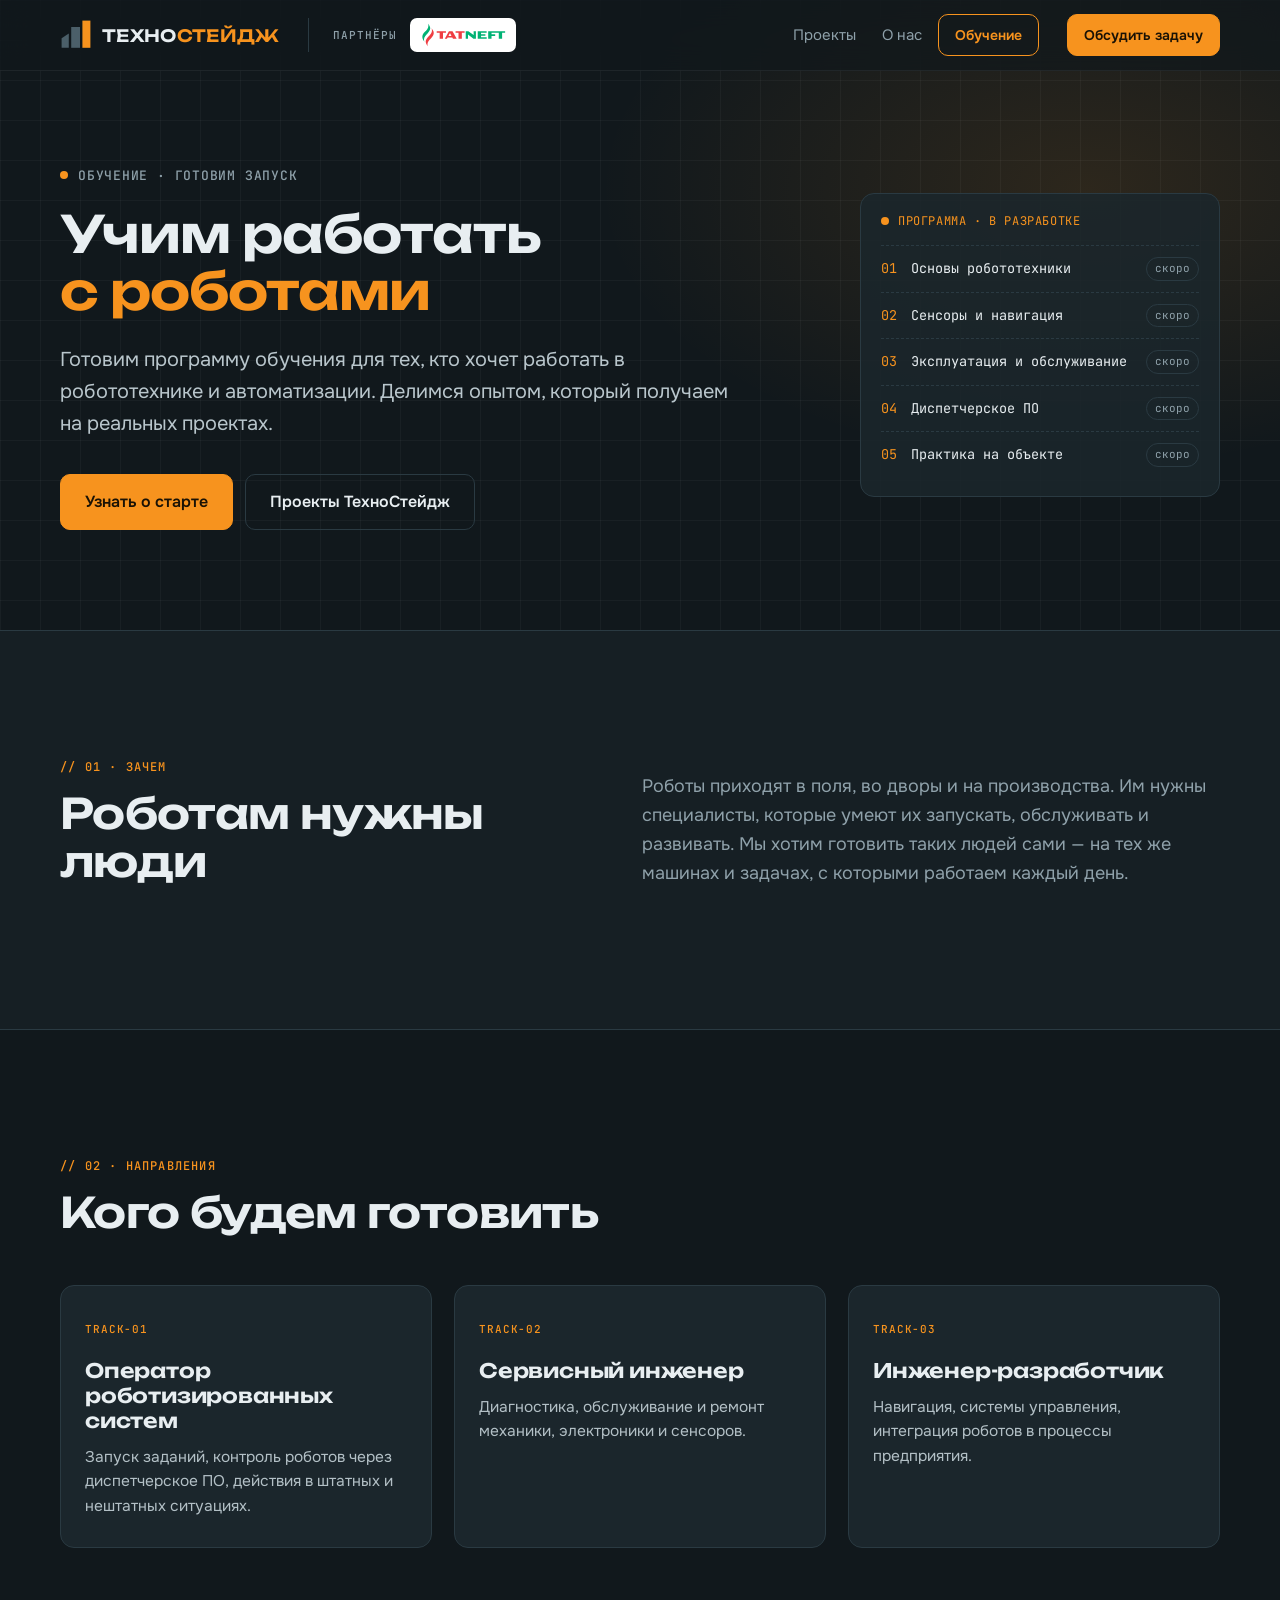
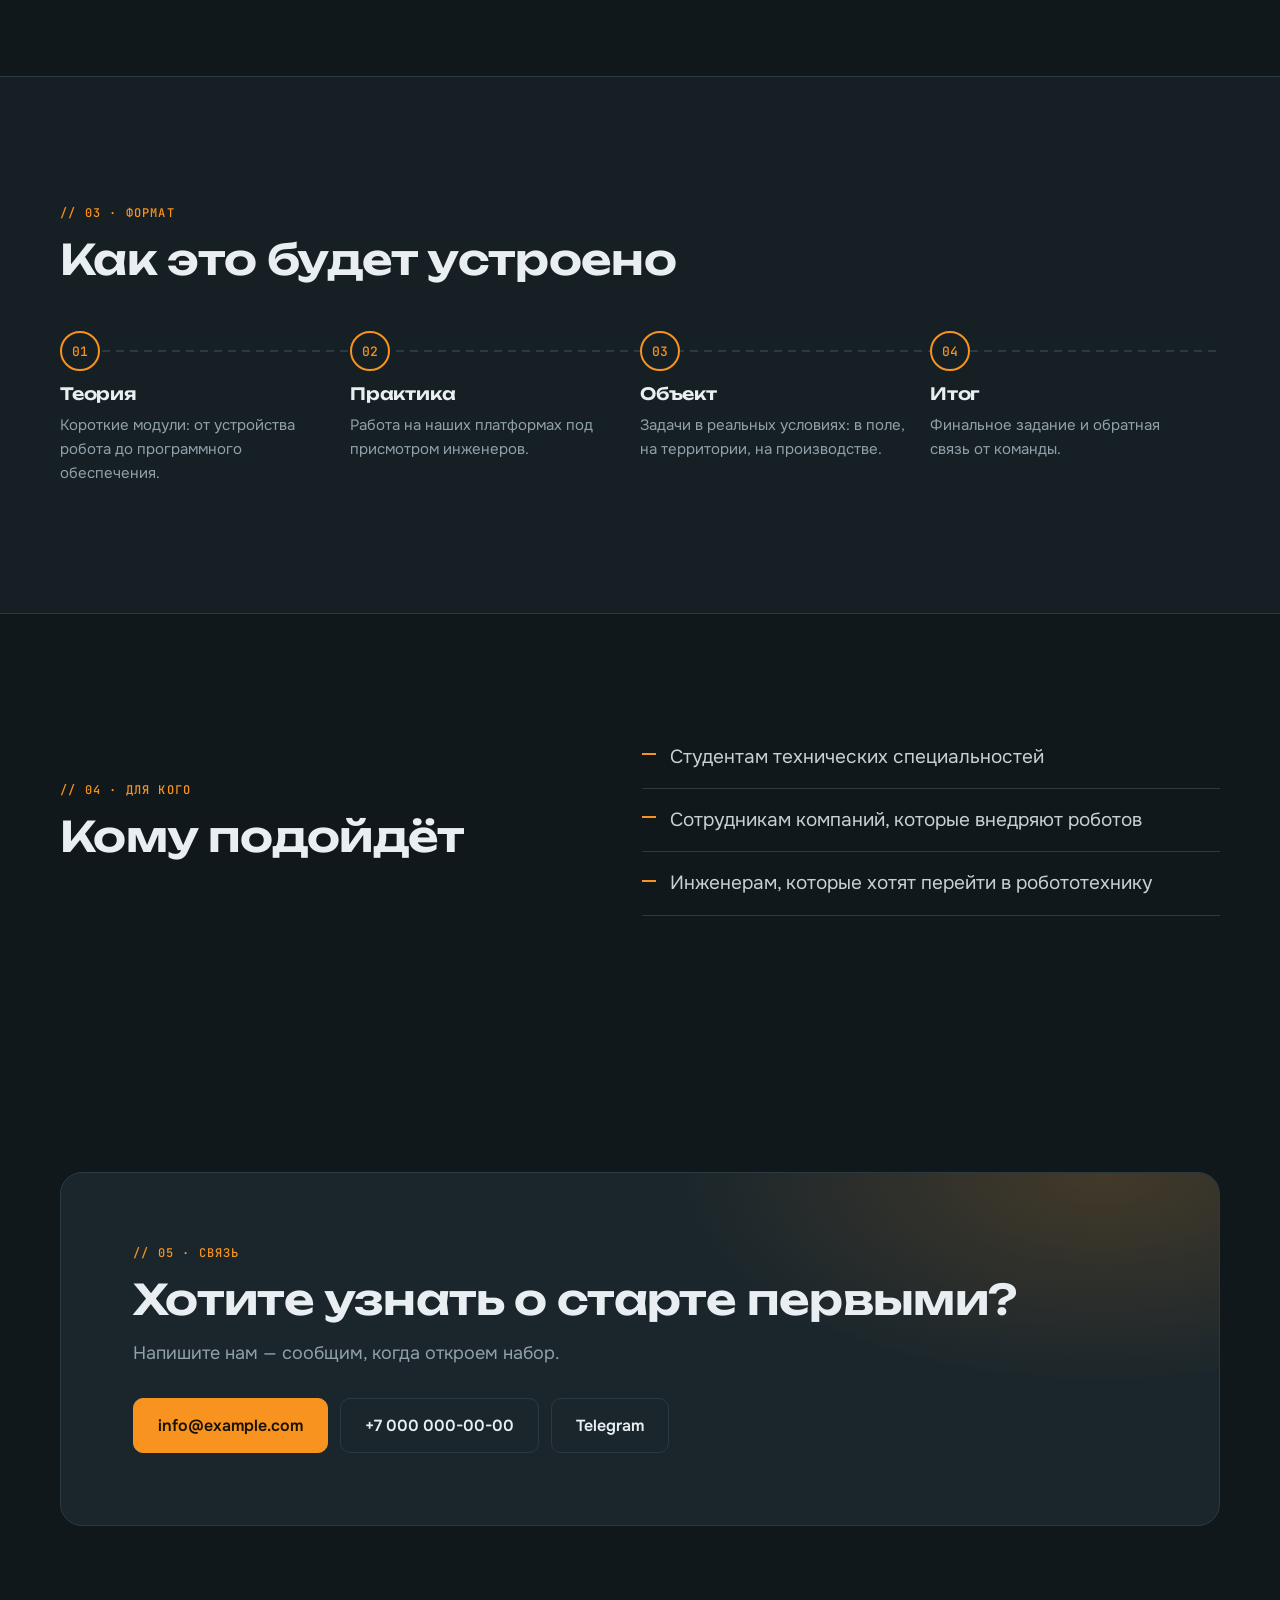
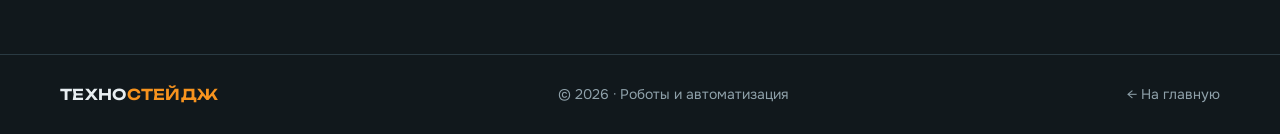
==== training.html @ a63ad7af "Сайт-визитка Техностейдж: главная и страница обучения Co-Authored-By: Claude Opus 5.5 <noreply@anthr" ====
<!doctype html>
<html lang="ru">
<head>
<meta charset="utf-8">
<meta name="viewport" content="width=device-width, initial-scale=1">
<title>Обучение — Техностейдж</title>
<meta name="description" content="Техностейдж готовит программу обучения для работы с роботами и автоматизированными системами.">
<meta name="theme-color" content="#11181c">
<link rel="icon" href="logo.jpg">
<meta property="og:title" content="Обучение — Техностейдж">
<meta property="og:description" content="Готовим специалистов для робототехники и автоматизации.">
<meta property="og:image" content="logo.jpg">
<link rel="preconnect" href="https://fonts.googleapis.com">
<link rel="preconnect" href="https://fonts.gstatic.com" crossorigin>
<link href="https://fonts.googleapis.com/css2?family=JetBrains+Mono:wght@400;500&family=Onest:wght@400;500;600&family=Unbounded:wght@500;600&display=swap" rel="stylesheet">
<link rel="stylesheet" href="styles.css">
</head>
<body>

<header class="top" id="top">
  <a class="brand" href="index.html" aria-label="Техностейдж — на главную">
    <svg class="mark" viewBox="0 0 40 40" aria-hidden="true">
      <path d="M2 24 11 18v18H2z" fill="#4b5f69"/>
      <rect x="14" y="10" width="11" height="26" fill="#4b5f69"/>
      <rect x="28" y="2" width="10" height="34" fill="#f7931e"/>
    </svg>
    <span class="brand-name">ТЕХНО<b>СТЕЙДЖ</b></span>
  </a>
  <a class="partner" href="index.html#partner" title="ПАО «Татнефть» — наш партнёр">
    <span>Партнёры</span>
    <img src="media/tatneft.svg" alt="ПАО «Татнефть»" width="394" height="109">
  </a>
  <nav class="nav" aria-label="Разделы">
    <a href="index.html#fleet">Проекты</a>
    <a href="index.html#process">О нас</a>
  </nav>
  <a class="btn btn-sm btn-ghost btn-edu is-active" href="training.html" aria-current="page">Обучение</a>
  <a class="btn btn-sm btn-top" href="index.html#contact">Обсудить задачу</a>
  <button class="burger" type="button" aria-label="Меню" aria-expanded="false" aria-controls="mnav"><i></i><i></i><i></i></button>
  <nav class="mnav" id="mnav" aria-label="Меню">
    <a href="index.html#fleet">Проекты</a>
    <a href="index.html#process">О нас</a>
    <a href="training.html" aria-current="page">Обучение</a>
    <a class="btn" href="index.html#contact">Обсудить задачу</a>
  </nav>
</header>

<main>

<!-- HERO -->
<section class="page-hero">
  <div class="wrap page-hero-grid">
    <div>
      <p class="eyebrow"><span class="dot live"></span> Обучение · готовим запуск</p>
      <h1>Учим работать <em>с роботами</em></h1>
      <p class="lead">Готовим программу обучения для тех, кто хочет работать в робототехнике и автоматизации. Делимся опытом, который получаем на реальных проектах.</p>
      <div class="cta">
        <a class="btn" href="#join">Узнать о старте</a>
        <a class="btn btn-ghost" href="index.html#fleet">Проекты ТехноСтейдж</a>
      </div>
    </div>

    <aside class="program" aria-label="Программа обучения">
      <div class="hud-head"><span class="dot live"></span> ПРОГРАММА · В РАЗРАБОТКЕ</div>
      <ol>
        <li><span>01</span>Основы робототехники<i>скоро</i></li>
        <li><span>02</span>Сенсоры и навигация<i>скоро</i></li>
        <li><span>03</span>Эксплуатация и обслуживание<i>скоро</i></li>
        <li><span>04</span>Диспетчерское ПО<i>скоро</i></li>
        <li><span>05</span>Практика на объекте<i>скоро</i></li>
      </ol>
    </aside>
  </div>
</section>

<!-- WHY -->
<section class="sec sec-alt">
  <div class="wrap split">
    <header class="sec-head reveal">
      <p class="tag">// 01 · ЗАЧЕМ</p>
      <h2>Роботам нужны люди</h2>
    </header>
    <p class="sub reveal" style="--d:.08s">Роботы приходят в поля, во дворы и на производства. Им нужны специалисты, которые умеют их запускать, обслуживать и развивать. Мы хотим готовить таких людей сами — на тех же машинах и задачах, с которыми работаем каждый день.</p>
  </div>
</section>

<!-- TRACKS -->
<section class="sec">
  <div class="wrap">
    <header class="sec-head reveal">
      <p class="tag">// 02 · НАПРАВЛЕНИЯ</p>
      <h2>Кого будем готовить</h2>
    </header>
    <div class="tcards">
      <article class="tcard reveal">
        <span class="tcard-id">TRACK-01</span>
        <h3>Оператор роботизированных систем</h3>
        <p>Запуск заданий, контроль роботов через диспетчерское ПО, действия в штатных и нештатных ситуациях.</p>
      </article>
      <article class="tcard reveal" style="--d:.08s">
        <span class="tcard-id">TRACK-02</span>
        <h3>Сервисный инженер</h3>
        <p>Диагностика, обслуживание и ремонт механики, электроники и сенсоров.</p>
      </article>
      <article class="tcard reveal" style="--d:.16s">
        <span class="tcard-id">TRACK-03</span>
        <h3>Инженер-разработчик</h3>
        <p>Навигация, системы управления, интеграция роботов в процессы предприятия.</p>
      </article>
    </div>
  </div>
</section>

<!-- FORMAT -->
<section class="sec sec-alt">
  <div class="wrap">
    <header class="sec-head reveal">
      <p class="tag">// 03 · ФОРМАТ</p>
      <h2>Как это будет устроено</h2>
    </header>
    <ol class="steps steps-4">
      <li class="reveal"><span class="n">01</span><h3>Теория</h3><p>Короткие модули: от устройства робота до программного обеспечения.</p></li>
      <li class="reveal" style="--d:.08s"><span class="n">02</span><h3>Практика</h3><p>Работа на наших платформах под присмотром инженеров.</p></li>
      <li class="reveal" style="--d:.16s"><span class="n">03</span><h3>Объект</h3><p>Задачи в реальных условиях: в поле, на территории, на производстве.</p></li>
      <li class="reveal" style="--d:.24s"><span class="n">04</span><h3>Итог</h3><p>Финальное задание и обратная связь от команды.</p></li>
    </ol>
  </div>
</section>

<!-- AUDIENCE -->
<section class="sec">
  <div class="wrap split">
    <header class="sec-head reveal">
      <p class="tag">// 04 · ДЛЯ КОГО</p>
      <h2>Кому подойдёт</h2>
    </header>
    <ul class="ticks ticks-lg reveal" style="--d:.08s">
      <li>Студентам технических специальностей</li>
      <li>Сотрудникам компаний, которые внедряют роботов</li>
      <li>Инженерам, которые хотят перейти в робототехнику</li>
    </ul>
  </div>
</section>

<!-- JOIN -->
<section class="sec contact" id="join">
  <div class="wrap">
    <div class="contact-box reveal">
      <p class="tag">// 05 · СВЯЗЬ</p>
      <h2>Хотите узнать о старте первыми?</h2>
      <p class="sub">Напишите нам — сообщим, когда откроем набор.</p>
      <div class="cta">
        <a class="btn" href="mailto:info@example.com?subject=%D0%9E%D0%B1%D1%83%D1%87%D0%B5%D0%BD%D0%B8%D0%B5">info@example.com</a>
        <a class="btn btn-ghost" href="tel:+70000000000">+7 000 000-00-00</a>
        <a class="btn btn-ghost" href="https://t.me/" target="_blank" rel="noopener">Telegram</a>
      </div>
    </div>
  </div>
</section>

</main>

<footer class="foot">
  <div class="wrap foot-row">
    <a class="brand-name" href="index.html">ТЕХНО<b>СТЕЙДЖ</b></a>
    <span>© 2026 · Роботы и автоматизация</span>
    <a href="index.html">← На главную</a>
  </div>
</footer>

<script src="script.js"></script>
</body>
</html>
---- styles.css ----
:root {
  --bg: #11181c;
  --bg-2: #161f24;
  --panel: #1b262c;
  --line: #2a3a42;
  --text: #e8eef1;
  --muted: #8fa1aa;
  --slate: #4b5f69;
  --acc: #f7931e;
  --acc-2: #ffb054;
  --font: "Onest", system-ui, sans-serif;
  --head: "Unbounded", "Onest", sans-serif;
  --mono: "JetBrains Mono", ui-monospace, monospace;
  --r: 14px;
}
* { box-sizing: border-box; margin: 0; }
html { scroll-behavior: smooth; scroll-padding-top: 72px; }
body { background: var(--bg); color: var(--text); font: 400 17px/1.6 var(--font); -webkit-font-smoothing: antialiased; }
a { color: inherit; text-decoration: none; }
ul, ol { list-style: none; padding: 0; }
.wrap { width: min(1160px, 100% - 40px); margin-inline: auto; }

/* header */
.top { position: fixed; inset: 0 0 auto; z-index: 50; display: flex; align-items: center; gap: 28px; padding: 14px max(20px, calc((100% - 1160px) / 2)); background: rgba(17,24,28,.72); backdrop-filter: blur(14px); border-bottom: 1px solid rgba(255,255,255,.06); }
.brand { display: flex; align-items: center; gap: 10px; flex-shrink: 0; }
.mark { width: 32px; height: 32px; }
.brand-name { font: 600 17px/1 var(--head); letter-spacing: .02em; }
.brand-name b { color: var(--acc); font-weight: 600; }
/* партнёр отделён от нашего логотипа чертой и подписью */
.partner { display: flex; align-items: center; gap: 12px; padding-left: 24px; border-left: 1px solid var(--line); flex-shrink: 0; }
.partner span { font: 500 11px var(--mono); color: var(--muted); letter-spacing: .1em; text-transform: uppercase; }
.partner img { height: 34px; width: auto; display: block; padding: 5px 10px; border-radius: 7px; background: #fff; }
.nav { display: flex; gap: 26px; font-size: 15px; color: var(--muted); margin-left: auto; }
.nav a:hover { color: var(--text); }
.top .btn-edu { margin-left: -12px; }
.burger { display: none; margin-left: auto; width: 42px; height: 42px; border: 1px solid var(--line); border-radius: 10px; background: transparent; cursor: pointer; flex-direction: column; align-items: center; justify-content: center; gap: 5px; }
.burger i { display: block; width: 18px; height: 2px; background: var(--text); border-radius: 1px; transition: transform .2s, opacity .2s; }
.top.open .burger i:nth-child(1) { transform: translateY(7px) rotate(45deg); }
.top.open .burger i:nth-child(2) { opacity: 0; }
.top.open .burger i:nth-child(3) { transform: translateY(-7px) rotate(-45deg); }
.mnav { display: none; }

/* buttons */
.btn { display: inline-flex; align-items: center; justify-content: center; padding: 14px 24px; border-radius: 10px; background: var(--acc); color: #1a1205; font-weight: 600; font-size: 16px; white-space: nowrap; border: 1px solid var(--acc); transition: transform .15s, background .15s, box-shadow .15s; }
.btn:hover { background: var(--acc-2); transform: translateY(-2px); box-shadow: 0 8px 24px rgba(247,147,30,.3); }
.btn-ghost { background: transparent; color: var(--text); border-color: var(--line); }
.btn-ghost:hover { background: rgba(255,255,255,.05); border-color: var(--slate); box-shadow: none; }
.btn-sm { padding: 9px 16px; font-size: 14px; }
.cta { display: flex; flex-wrap: wrap; gap: 12px; }
:focus-visible { outline: 2px solid var(--acc); outline-offset: 3px; }

/* hero */
.hero { position: relative; min-height: 100svh; display: flex; align-items: center; overflow: hidden; padding: 110px 0 80px; }
#scene { position: absolute; inset: 0; width: 100%; height: 100%; }
.hero-shade { position: absolute; inset: 0; background: linear-gradient(90deg, rgba(17,24,28,.9) 0%, rgba(17,24,28,.55) 45%, rgba(17,24,28,0) 58%), linear-gradient(0deg, var(--bg) 0%, transparent 20%); pointer-events: none; }
.hero-grid { position: relative; display: grid; grid-template-columns: 1fr auto; gap: 40px; align-items: end; }
.eyebrow { display: inline-flex; align-items: center; gap: 10px; font: 500 13px var(--mono); color: var(--muted); letter-spacing: .06em; text-transform: uppercase; margin-bottom: 22px; }
.dot { width: 8px; height: 8px; border-radius: 50%; background: var(--acc); }
.dot.live { animation: pulse 1.6s infinite; }
@keyframes pulse { 0%{box-shadow:0 0 0 0 rgba(247,147,30,.6)} 70%{box-shadow:0 0 0 9px rgba(247,147,30,0)} 100%{box-shadow:0 0 0 0 rgba(247,147,30,0)} }
h1 { font: 600 clamp(28px, 4vw, 52px)/1.12 var(--head); letter-spacing: -.02em; max-width: 13em; overflow-wrap: break-word; }
h1 em { font-style: normal; color: var(--acc); white-space: nowrap; }
.lead { font-size: clamp(17px, 1.6vw, 20px); color: #b9c6cc; max-width: 34em; margin: 24px 0 34px; }
.scroll-hint { position: absolute; bottom: 22px; left: 50%; translate: -50% 0; color: var(--muted); font: 20px var(--mono); animation: bob 2s infinite; }
@keyframes bob { 50% { transform: translateY(6px); } }

.hud { width: 270px; padding: 16px 18px; background: rgba(27,38,44,.78); backdrop-filter: blur(10px); border: 1px solid var(--line); border-radius: var(--r); font-family: var(--mono); }
.hud-head { display: flex; align-items: center; gap: 9px; font-size: 12px; color: var(--acc); letter-spacing: .05em; margin-bottom: 14px; }
.hud dl > div { display: flex; justify-content: space-between; padding: 6px 0; border-bottom: 1px dashed var(--line); font-size: 13px; }
.hud dt { color: var(--muted); }
.hud dd { margin: 0; }
.hud-bar { height: 4px; background: var(--line); border-radius: 2px; margin: 14px 0 10px; overflow: hidden; }
.hud-bar i { display: block; height: 100%; width: 0; background: var(--acc); }
.hud-evt { font-size: 12px; color: var(--muted); min-height: 1.4em; line-height: 1.4; }

/* sections */
.sec { padding: clamp(72px, 10vw, 130px) 0; }
.sec-alt { background: var(--bg-2); border-block: 1px solid var(--line); }
.sec-head { max-width: 760px; margin-bottom: 48px; }
.tag { font: 500 12px var(--mono); color: var(--acc); letter-spacing: .1em; margin-bottom: 14px; }
h2 { font: 600 clamp(26px, 3.6vw, 42px)/1.15 var(--head); letter-spacing: -.015em; margin-bottom: 16px; }
h3 { font: 600 20px/1.25 var(--head); letter-spacing: -.01em; }
.sub { color: var(--muted); font-size: 18px; }
.sub-h { font-size: 15px; font-family: var(--mono); color: var(--muted); letter-spacing: .08em; text-transform: uppercase; font-weight: 500; margin: 56px 0 18px; }

/* cards */
.cards { display: grid; grid-template-columns: repeat(3, 1fr); gap: 22px; }
.card { background: var(--panel); border: 1px solid var(--line); border-radius: var(--r); overflow: hidden; display: flex; flex-direction: column; transition: transform .25s, border-color .25s, box-shadow .25s; }
.card:hover { transform: translateY(-6px); border-color: var(--acc); box-shadow: 0 18px 40px rgba(0,0,0,.35); }
.media { position: relative; aspect-ratio: 5/3; display: grid; place-items: center; background:
  linear-gradient(var(--line) 1px, transparent 1px) 0 0/28px 28px,
  linear-gradient(90deg, var(--line) 1px, transparent 1px) 0 0/28px 28px, #141d22; }
.media { overflow: hidden; }
.media img, .media video { position: absolute; inset: 0; width: 100%; height: 100%; object-fit: cover; transition: transform .6s ease; }
.card:hover .media img { transform: scale(1.04); }
.media::after { content: ""; position: absolute; inset: 0; background: linear-gradient(0deg, rgba(27,38,44,.55), transparent 45%); pointer-events: none; }
.media-id { position: absolute; z-index: 1; top: 12px; left: 12px; padding: 4px 8px; border-radius: 6px; background: rgba(17,24,28,.75); backdrop-filter: blur(6px); font: 500 11px var(--mono); color: var(--acc); letter-spacing: .08em; }
.card-body { padding: 24px; display: flex; flex-direction: column; gap: 12px; flex: 1; }
.card-body p:not(.tag) { color: #b3c0c6; font-size: 15.5px; }
.spec { margin-top: auto; padding-top: 8px; font-family: var(--mono); font-size: 13px; }
.spec li { display: flex; justify-content: space-between; gap: 12px; padding: 8px 0; border-top: 1px dashed var(--line); }
.spec span { color: var(--muted); }
.spec b { font-weight: 500; text-align: right; }
.more { color: var(--acc); font-weight: 600; font-size: 15px; padding-top: 6px; }
.more:hover { color: var(--acc-2); }

/* steps */
.steps { display: grid; grid-template-columns: repeat(6, 1fr); gap: 0; position: relative; counter-reset: s; }
.steps::before { content: ""; position: absolute; left: 0; right: 0; top: 19px; height: 2px; background: repeating-linear-gradient(90deg, var(--line) 0 8px, transparent 8px 14px); }
.steps li { position: relative; padding: 52px 20px 0 0; }
.steps .n { position: absolute; top: 0; left: 0; width: 40px; height: 40px; display: grid; place-items: center; background: var(--bg-2); border: 2px solid var(--acc); border-radius: 50%; font: 500 13px var(--mono); color: var(--acc); }
.steps h3 { font-size: 17px; margin-bottom: 8px; }
.steps p { color: var(--muted); font-size: 15px; }

/* automation */
.split { display: grid; grid-template-columns: 1fr 1.1fr; gap: 56px; align-items: center; }
.split .sec-head { margin: 0; }
.ticks { margin-top: 26px; display: grid; gap: 10px; }
.ticks li { padding-left: 28px; position: relative; color: #c6d1d6; }
.ticks li::before { content: ""; position: absolute; left: 0; top: .6em; width: 14px; height: 2px; background: var(--acc); }
.flow { background: var(--panel); border: 1px solid var(--line); border-radius: var(--r); padding: 20px; }
.flow svg { width: 100%; height: auto; display: block; }
.flow .nodes rect { fill: #202e35; stroke: var(--slate); stroke-width: 1.5; }
.flow .nodes rect.hl { stroke: var(--acc); fill: #2a2a22; }
.flow text { fill: var(--text); font: 500 14px var(--mono); text-anchor: middle; dominant-baseline: middle; }
.flow .cap { fill: var(--muted); font-size: 12px; }
.flow .links path { fill: none; stroke: var(--acc); stroke-width: 2; stroke-dasharray: 6 6; animation: dash 1s linear infinite; }
@keyframes dash { to { stroke-dashoffset: -12; } }

/* proof */
.feature { display: grid; grid-template-columns: minmax(220px, 340px) 1fr; gap: 40px; align-items: center; padding: 28px; margin-bottom: 22px; border: 1px solid var(--line); border-radius: var(--r); background: var(--panel); }
.feature-logo { display: grid; place-items: center; aspect-ratio: 2.4/1; padding: 24px 32px; border-radius: 10px; background: #fff; }
.feature-logo img { width: 100%; height: auto; }
.feature-text h3 { font-size: clamp(22px, 2.4vw, 30px); margin-bottom: 10px; }
.feature-text p:not(.tag) { color: #b3c0c6; font-size: 17px; }
.stats { display: grid; grid-template-columns: repeat(4, 1fr); border: 1px solid var(--line); border-radius: var(--r); overflow: hidden; background: var(--panel); }
.stats > div { padding: 32px 24px; border-right: 1px solid var(--line); }
.stats > div:last-child { border: 0; }
.stats b { display: block; font: 600 clamp(34px, 4.4vw, 54px)/1 var(--head); color: var(--acc); margin-bottom: 12px; }
.stats span { color: var(--muted); font-size: 14.5px; }
.gallery { display: grid; grid-template-columns: repeat(4, 1fr); grid-auto-rows: 170px; gap: 14px; }
.slot { position: relative; margin: 0; border: 1px dashed var(--slate); border-radius: var(--r); display: grid; place-items: center; color: var(--slate); font: 13px var(--mono); background: rgba(255,255,255,.015); overflow: hidden; }
.slot.wide { grid-column: span 2; grid-row: span 2; }
.slot img, .slot video { position: absolute; inset: 0; width: 100%; height: 100%; object-fit: cover; }

/* training page */
.top .btn-edu.is-active { border-color: var(--acc); color: var(--acc); }
.mnav a[aria-current] { color: var(--acc); }
.page-hero { position: relative; padding: 160px 0 100px; background:
  linear-gradient(rgba(255,255,255,.035) 1px, transparent 1px) 0 0/40px 40px,
  linear-gradient(90deg, rgba(255,255,255,.035) 1px, transparent 1px) 0 0/40px 40px,
  radial-gradient(700px 400px at 85% 30%, rgba(247,147,30,.12), transparent 70%); }
.page-hero-grid { display: grid; grid-template-columns: 1fr 360px; gap: 56px; align-items: center; }
.program { padding: 18px 20px; background: rgba(27,38,44,.85); border: 1px solid var(--line); border-radius: var(--r); font-family: var(--mono); }
.program ol { display: grid; }
.program li { display: flex; align-items: center; gap: 14px; padding: 11px 0; border-top: 1px dashed var(--line); font-size: 13.5px; }
.program li span { color: var(--acc); }
.program li i { margin-left: auto; font-style: normal; font-size: 11px; color: var(--muted); padding: 2px 8px; border: 1px solid var(--line); border-radius: 20px; }
.tcards { display: grid; grid-template-columns: repeat(3, 1fr); gap: 22px; }
.tcard { position: relative; padding: 28px 24px; background: var(--panel); border: 1px solid var(--line); border-radius: var(--r); transition: border-color .25s, transform .25s; }
.tcard:hover { border-color: var(--acc); transform: translateY(-4px); }
.tcard-id { display: inline-block; margin-bottom: 22px; font: 500 11px var(--mono); color: var(--acc); letter-spacing: .08em; }
.tcard h3 { margin-bottom: 12px; }
.tcard p { color: #b3c0c6; font-size: 15.5px; }
.steps.steps-4 { grid-template-columns: repeat(4, 1fr); }
.ticks-lg { margin: 0; gap: 16px; }
.ticks-lg li { font-size: 19px; padding: 0 0 16px 28px; border-bottom: 1px solid var(--line); }

/* contact */
.contact-box { padding: clamp(32px, 6vw, 72px); border: 1px solid var(--line); border-radius: 22px; background: radial-gradient(600px 300px at 90% 0%, rgba(247,147,30,.18), transparent 70%), var(--panel); }
.contact-box .sub { margin-bottom: 30px; max-width: 32em; }
.foot { border-top: 1px solid var(--line); padding: 28px 0; color: var(--muted); font-size: 14px; }
.foot-row { display: flex; flex-wrap: wrap; gap: 16px 32px; justify-content: space-between; align-items: center; }
.foot .brand-name { color: var(--text); font-size: 15px; }
.foot a:hover { color: var(--acc); }

/* reveal */
.js .reveal { opacity: 0; transform: translateY(26px); transition: opacity .7s ease var(--d, 0s), transform .7s ease var(--d, 0s); }
.js .reveal.in { opacity: 1; transform: none; }

@media (max-width: 1100px) {
  .nav, .top .btn-edu, .top .btn-top { display: none; }
  .burger { display: flex; }
  .mnav { position: absolute; top: 100%; left: 0; right: 0; flex-direction: column; gap: 4px; padding: 12px 20px 20px; background: var(--bg); box-shadow: 0 20px 40px rgba(0,0,0,.5); border-bottom: 1px solid var(--line); }
  .mnav a:not(.btn) { padding: 12px 4px; font-size: 17px; border-bottom: 1px solid var(--line); }
  .mnav .btn { margin-top: 14px; }
  .top.open .mnav { display: flex; }
}
@media (max-width: 960px) {
  .top { gap: 12px; padding-block: 12px; }
  .hero-grid { grid-template-columns: 1fr; }
  .hud { width: 100%; max-width: 340px; }
  .cards { grid-template-columns: 1fr; }
  .steps { grid-template-columns: 1fr; gap: 28px; }
  .steps::before { left: 19px; right: auto; top: 0; bottom: 0; width: 2px; height: auto; background: repeating-linear-gradient(180deg, var(--line) 0 8px, transparent 8px 14px); }
  .steps li { padding: 4px 0 0 60px; }
  .split { grid-template-columns: 1fr; gap: 36px; }
  .feature { grid-template-columns: 1fr; gap: 22px; padding: 20px; }
  .feature-logo { aspect-ratio: auto; }
  .page-hero { padding: 120px 0 72px; }
  .page-hero-grid { grid-template-columns: 1fr; gap: 36px; }
  .tcards { grid-template-columns: 1fr; }
  .steps.steps-4 { grid-template-columns: 1fr; }
  .stats { grid-template-columns: 1fr 1fr; }
  .stats > div:nth-child(2) { border-right: 0; }
  .stats > div:nth-child(-n+2) { border-bottom: 1px solid var(--line); }
  .gallery { grid-template-columns: 1fr 1fr; }
  .hero-shade { background: linear-gradient(0deg, rgba(17,24,28,.92) 0%, rgba(17,24,28,.6) 100%); }
}
@media (max-width: 560px) {
  .partner { flex-direction: column; align-items: flex-start; gap: 3px; padding-left: 12px; }
  .partner span { font-size: 9px; }
  .partner img { height: 26px; padding: 4px 7px; border-radius: 5px; }
}
@media (max-width: 400px) {
  .brand-name { font-size: 14px; }
  .mark { width: 26px; height: 26px; }
}
@media (prefers-reduced-motion: reduce) {
  html { scroll-behavior: auto; }
  *, *::before, *::after { animation: none !important; transition: none !important; }
  .js .reveal { opacity: 1; transform: none; }
}
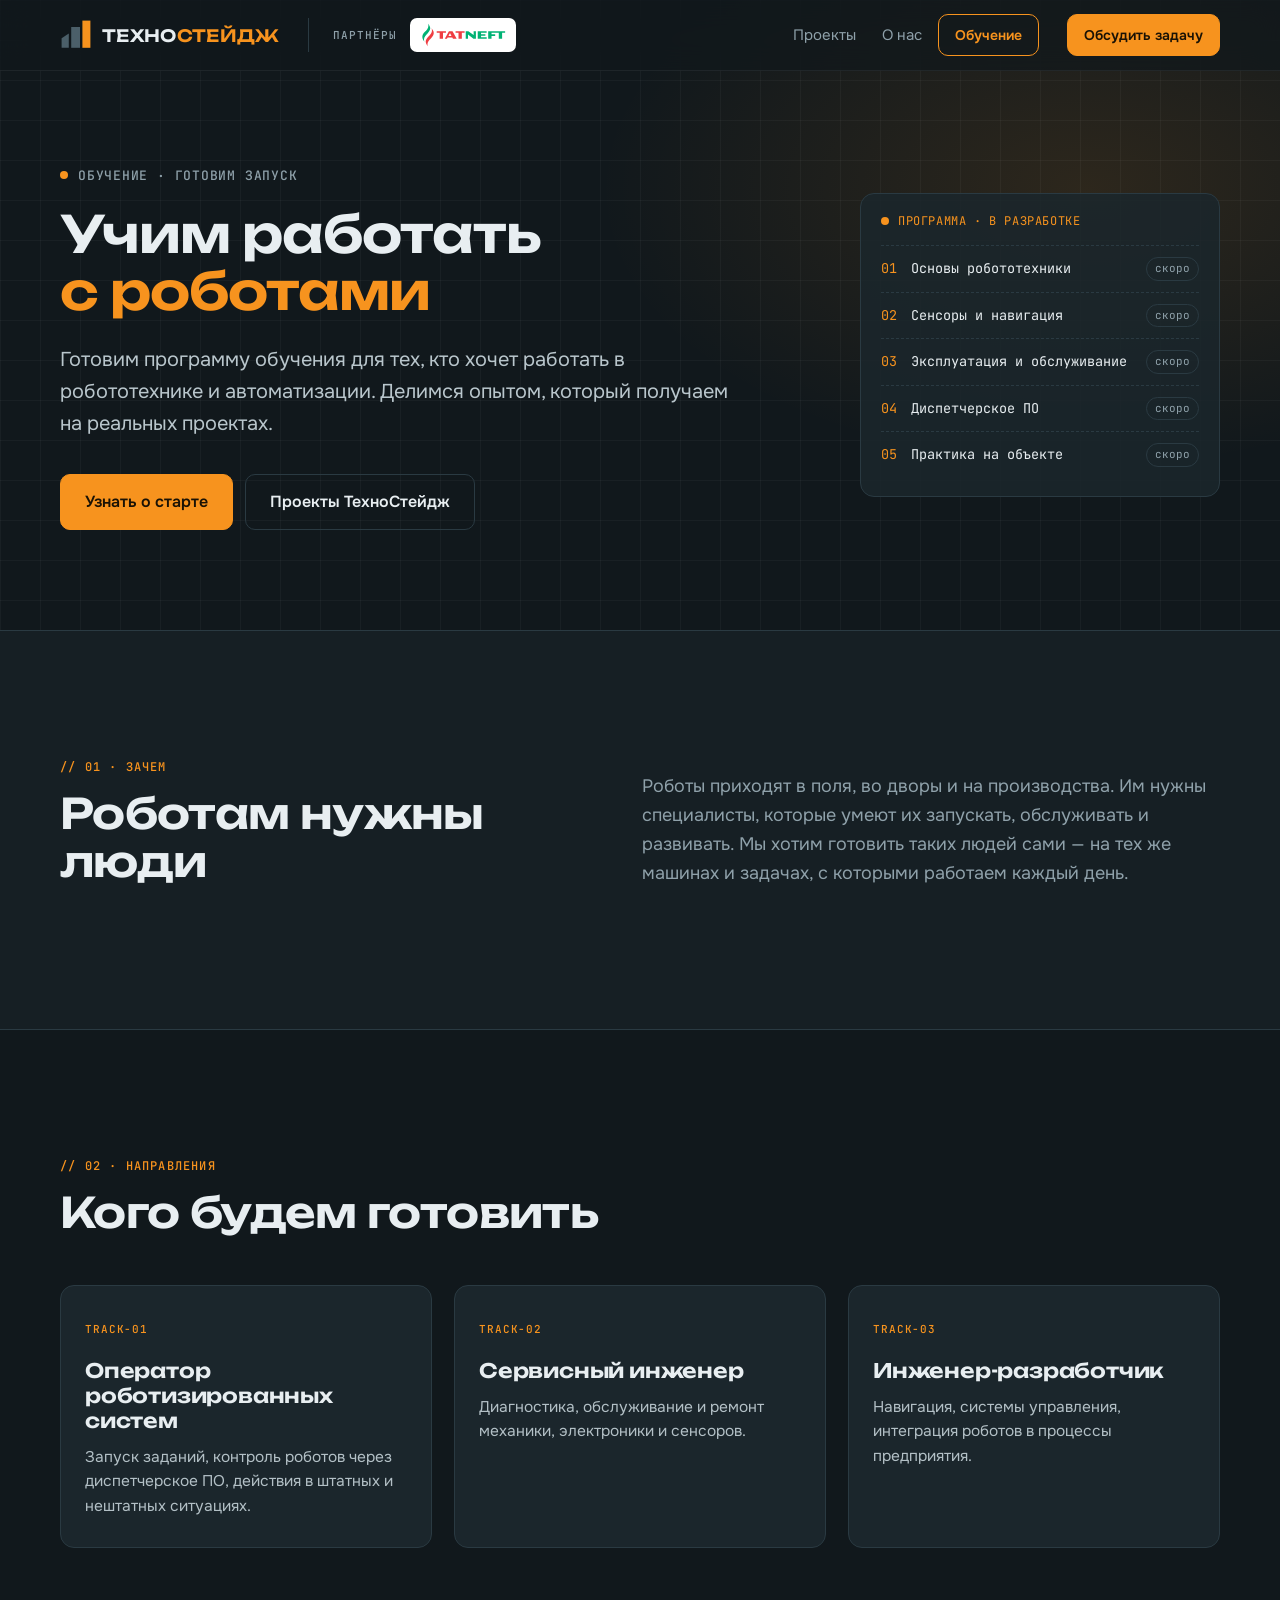
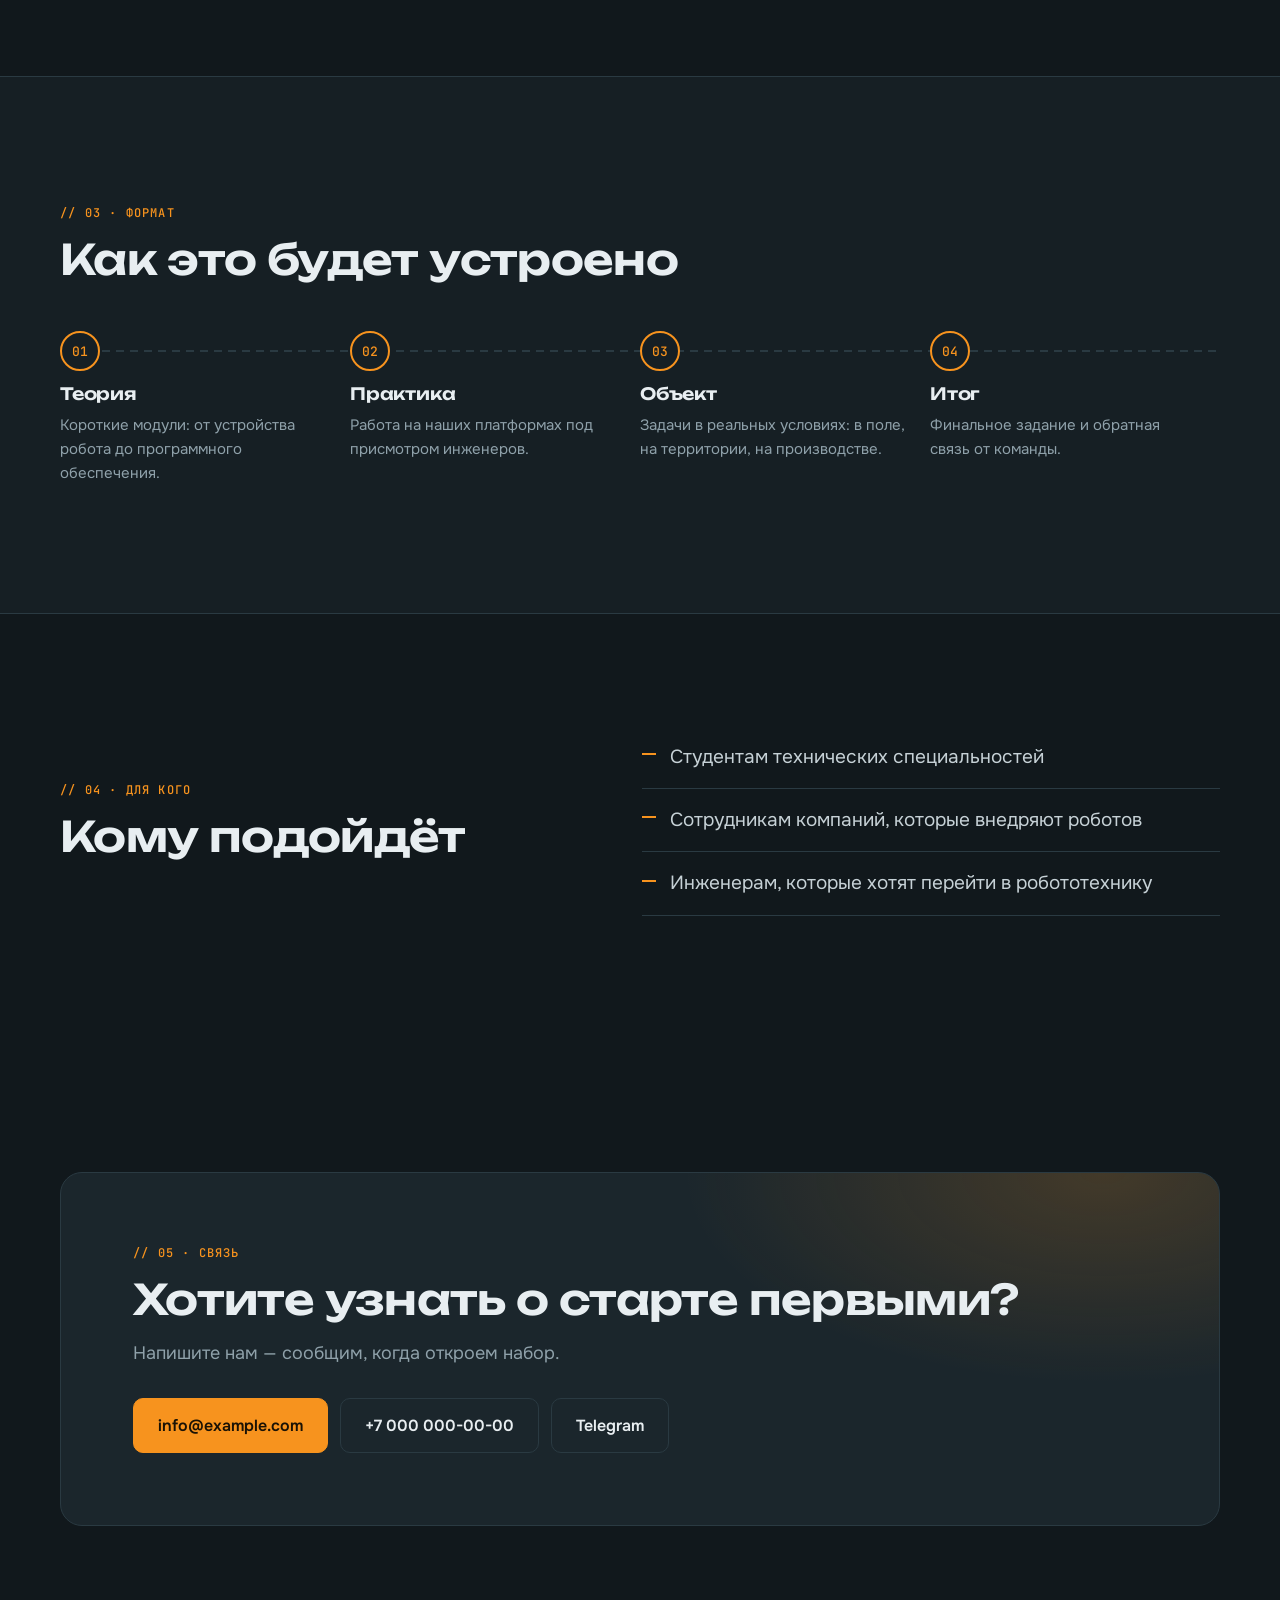
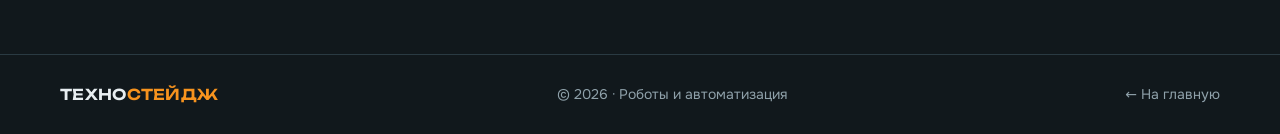
==== commit 865d6ce9: "Шрифты подключены локально вместо Google Fonts Co-Authored-By: Claude Opus 5.5 <noreply@anthropic.co" ====
--- a/training.html
+++ b/training.html
@@ -10,9 +10,9 @@
 <meta property="og:title" content="Обучение — Техностейдж">
 <meta property="og:description" content="Готовим специалистов для робототехники и автоматизации.">
 <meta property="og:image" content="logo.jpg">
-<link rel="preconnect" href="https://fonts.googleapis.com">
-<link rel="preconnect" href="https://fonts.gstatic.com" crossorigin>
-<link href="https://fonts.googleapis.com/css2?family=JetBrains+Mono:wght@400;500&family=Onest:wght@400;500;600&family=Unbounded:wght@500;600&display=swap" rel="stylesheet">
+<link rel="preload" href="fonts/unbounded-cyrillic.woff2" as="font" type="font/woff2" crossorigin>
+<link rel="preload" href="fonts/onest-cyrillic.woff2" as="font" type="font/woff2" crossorigin>
+<link rel="stylesheet" href="fonts.css">
 <link rel="stylesheet" href="styles.css">
 </head>
 <body>
--- a/fonts.css
+++ b/fonts.css
@@ -0,0 +1,127 @@
+/* Шрифты (SIL Open Font License): Onest, Unbounded, JetBrains Mono. Наборы: кириллица и латиница. */
+/* cyrillic */
+@font-face {
+  font-family: 'JetBrains Mono';
+  font-style: normal;
+  font-weight: 400;
+  font-display: swap;
+  src: url(fonts/jetbrains-mono-cyrillic.woff2) format('woff2');
+  unicode-range: U+0301, U+0400-045F, U+0490-0491, U+04B0-04B1, U+2116;
+}
+/* latin */
+@font-face {
+  font-family: 'JetBrains Mono';
+  font-style: normal;
+  font-weight: 400;
+  font-display: swap;
+  src: url(fonts/jetbrains-mono-latin.woff2) format('woff2');
+  unicode-range: U+0000-00FF, U+0131, U+0152-0153, U+02BB-02BC, U+02C6, U+02DA, U+02DC, U+0304, U+0308, U+0329, U+2000-206F, U+20AC, U+2122, U+2191, U+2193, U+2212, U+2215, U+FEFF, U+FFFD;
+}
+/* cyrillic */
+@font-face {
+  font-family: 'JetBrains Mono';
+  font-style: normal;
+  font-weight: 500;
+  font-display: swap;
+  src: url(fonts/jetbrains-mono-cyrillic.woff2) format('woff2');
+  unicode-range: U+0301, U+0400-045F, U+0490-0491, U+04B0-04B1, U+2116;
+}
+/* latin */
+@font-face {
+  font-family: 'JetBrains Mono';
+  font-style: normal;
+  font-weight: 500;
+  font-display: swap;
+  src: url(fonts/jetbrains-mono-latin.woff2) format('woff2');
+  unicode-range: U+0000-00FF, U+0131, U+0152-0153, U+02BB-02BC, U+02C6, U+02DA, U+02DC, U+0304, U+0308, U+0329, U+2000-206F, U+20AC, U+2122, U+2191, U+2193, U+2212, U+2215, U+FEFF, U+FFFD;
+}
+/* cyrillic */
+@font-face {
+  font-family: 'Onest';
+  font-style: normal;
+  font-weight: 400;
+  font-display: swap;
+  src: url(fonts/onest-cyrillic.woff2) format('woff2');
+  unicode-range: U+0301, U+0400-045F, U+0490-0491, U+04B0-04B1, U+2116;
+}
+/* latin */
+@font-face {
+  font-family: 'Onest';
+  font-style: normal;
+  font-weight: 400;
+  font-display: swap;
+  src: url(fonts/onest-latin.woff2) format('woff2');
+  unicode-range: U+0000-00FF, U+0131, U+0152-0153, U+02BB-02BC, U+02C6, U+02DA, U+02DC, U+0304, U+0308, U+0329, U+2000-206F, U+20AC, U+2122, U+2191, U+2193, U+2212, U+2215, U+FEFF, U+FFFD;
+}
+/* cyrillic */
+@font-face {
+  font-family: 'Onest';
+  font-style: normal;
+  font-weight: 500;
+  font-display: swap;
+  src: url(fonts/onest-cyrillic.woff2) format('woff2');
+  unicode-range: U+0301, U+0400-045F, U+0490-0491, U+04B0-04B1, U+2116;
+}
+/* latin */
+@font-face {
+  font-family: 'Onest';
+  font-style: normal;
+  font-weight: 500;
+  font-display: swap;
+  src: url(fonts/onest-latin.woff2) format('woff2');
+  unicode-range: U+0000-00FF, U+0131, U+0152-0153, U+02BB-02BC, U+02C6, U+02DA, U+02DC, U+0304, U+0308, U+0329, U+2000-206F, U+20AC, U+2122, U+2191, U+2193, U+2212, U+2215, U+FEFF, U+FFFD;
+}
+/* cyrillic */
+@font-face {
+  font-family: 'Onest';
+  font-style: normal;
+  font-weight: 600;
+  font-display: swap;
+  src: url(fonts/onest-cyrillic.woff2) format('woff2');
+  unicode-range: U+0301, U+0400-045F, U+0490-0491, U+04B0-04B1, U+2116;
+}
+/* latin */
+@font-face {
+  font-family: 'Onest';
+  font-style: normal;
+  font-weight: 600;
+  font-display: swap;
+  src: url(fonts/onest-latin.woff2) format('woff2');
+  unicode-range: U+0000-00FF, U+0131, U+0152-0153, U+02BB-02BC, U+02C6, U+02DA, U+02DC, U+0304, U+0308, U+0329, U+2000-206F, U+20AC, U+2122, U+2191, U+2193, U+2212, U+2215, U+FEFF, U+FFFD;
+}
+/* cyrillic */
+@font-face {
+  font-family: 'Unbounded';
+  font-style: normal;
+  font-weight: 500;
+  font-display: swap;
+  src: url(fonts/unbounded-cyrillic.woff2) format('woff2');
+  unicode-range: U+0301, U+0400-045F, U+0490-0491, U+04B0-04B1, U+2116;
+}
+/* latin */
+@font-face {
+  font-family: 'Unbounded';
+  font-style: normal;
+  font-weight: 500;
+  font-display: swap;
+  src: url(fonts/unbounded-latin.woff2) format('woff2');
+  unicode-range: U+0000-00FF, U+0131, U+0152-0153, U+02BB-02BC, U+02C6, U+02DA, U+02DC, U+0304, U+0308, U+0329, U+2000-206F, U+20AC, U+2122, U+2191, U+2193, U+2212, U+2215, U+FEFF, U+FFFD;
+}
+/* cyrillic */
+@font-face {
+  font-family: 'Unbounded';
+  font-style: normal;
+  font-weight: 600;
+  font-display: swap;
+  src: url(fonts/unbounded-cyrillic.woff2) format('woff2');
+  unicode-range: U+0301, U+0400-045F, U+0490-0491, U+04B0-04B1, U+2116;
+}
+/* latin */
+@font-face {
+  font-family: 'Unbounded';
+  font-style: normal;
+  font-weight: 600;
+  font-display: swap;
+  src: url(fonts/unbounded-latin.woff2) format('woff2');
+  unicode-range: U+0000-00FF, U+0131, U+0152-0153, U+02BB-02BC, U+02C6, U+02DA, U+02DC, U+0304, U+0308, U+0329, U+2000-206F, U+20AC, U+2122, U+2191, U+2193, U+2212, U+2215, U+FEFF, U+FFFD;
+}
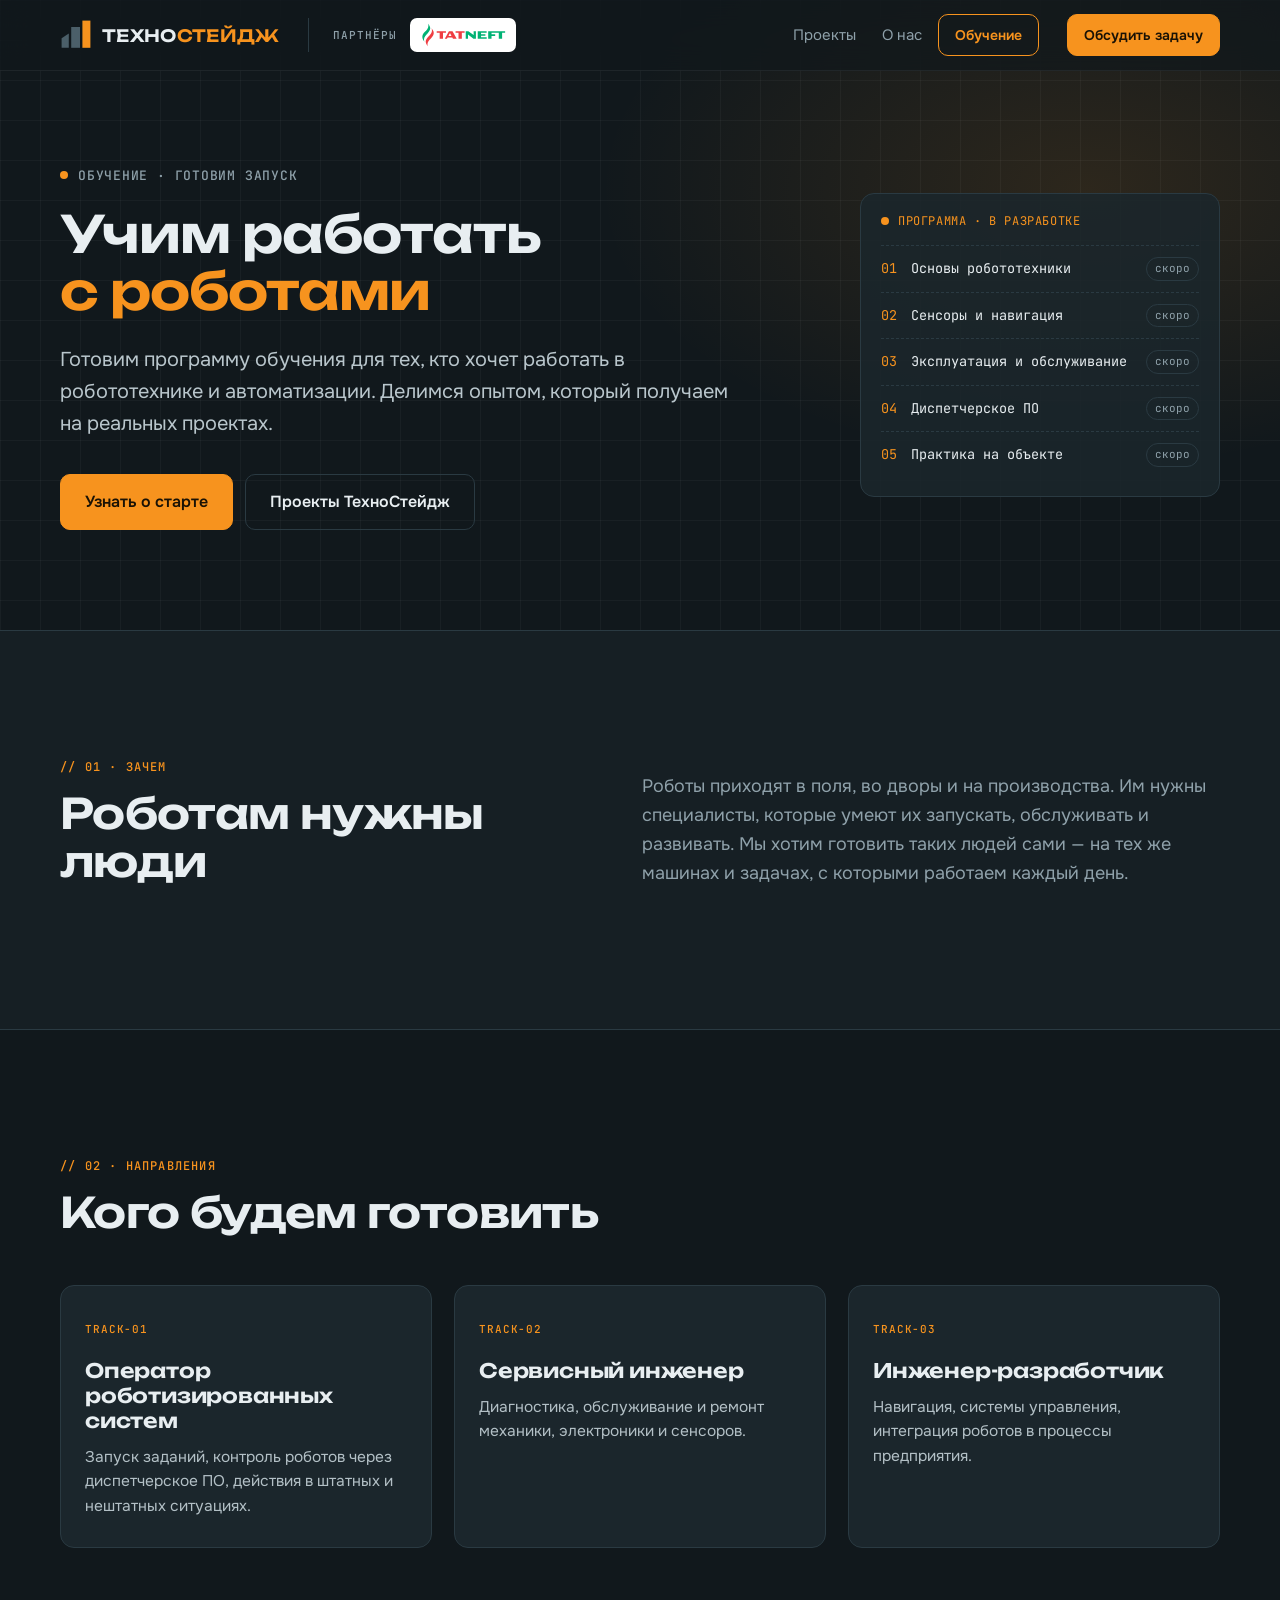
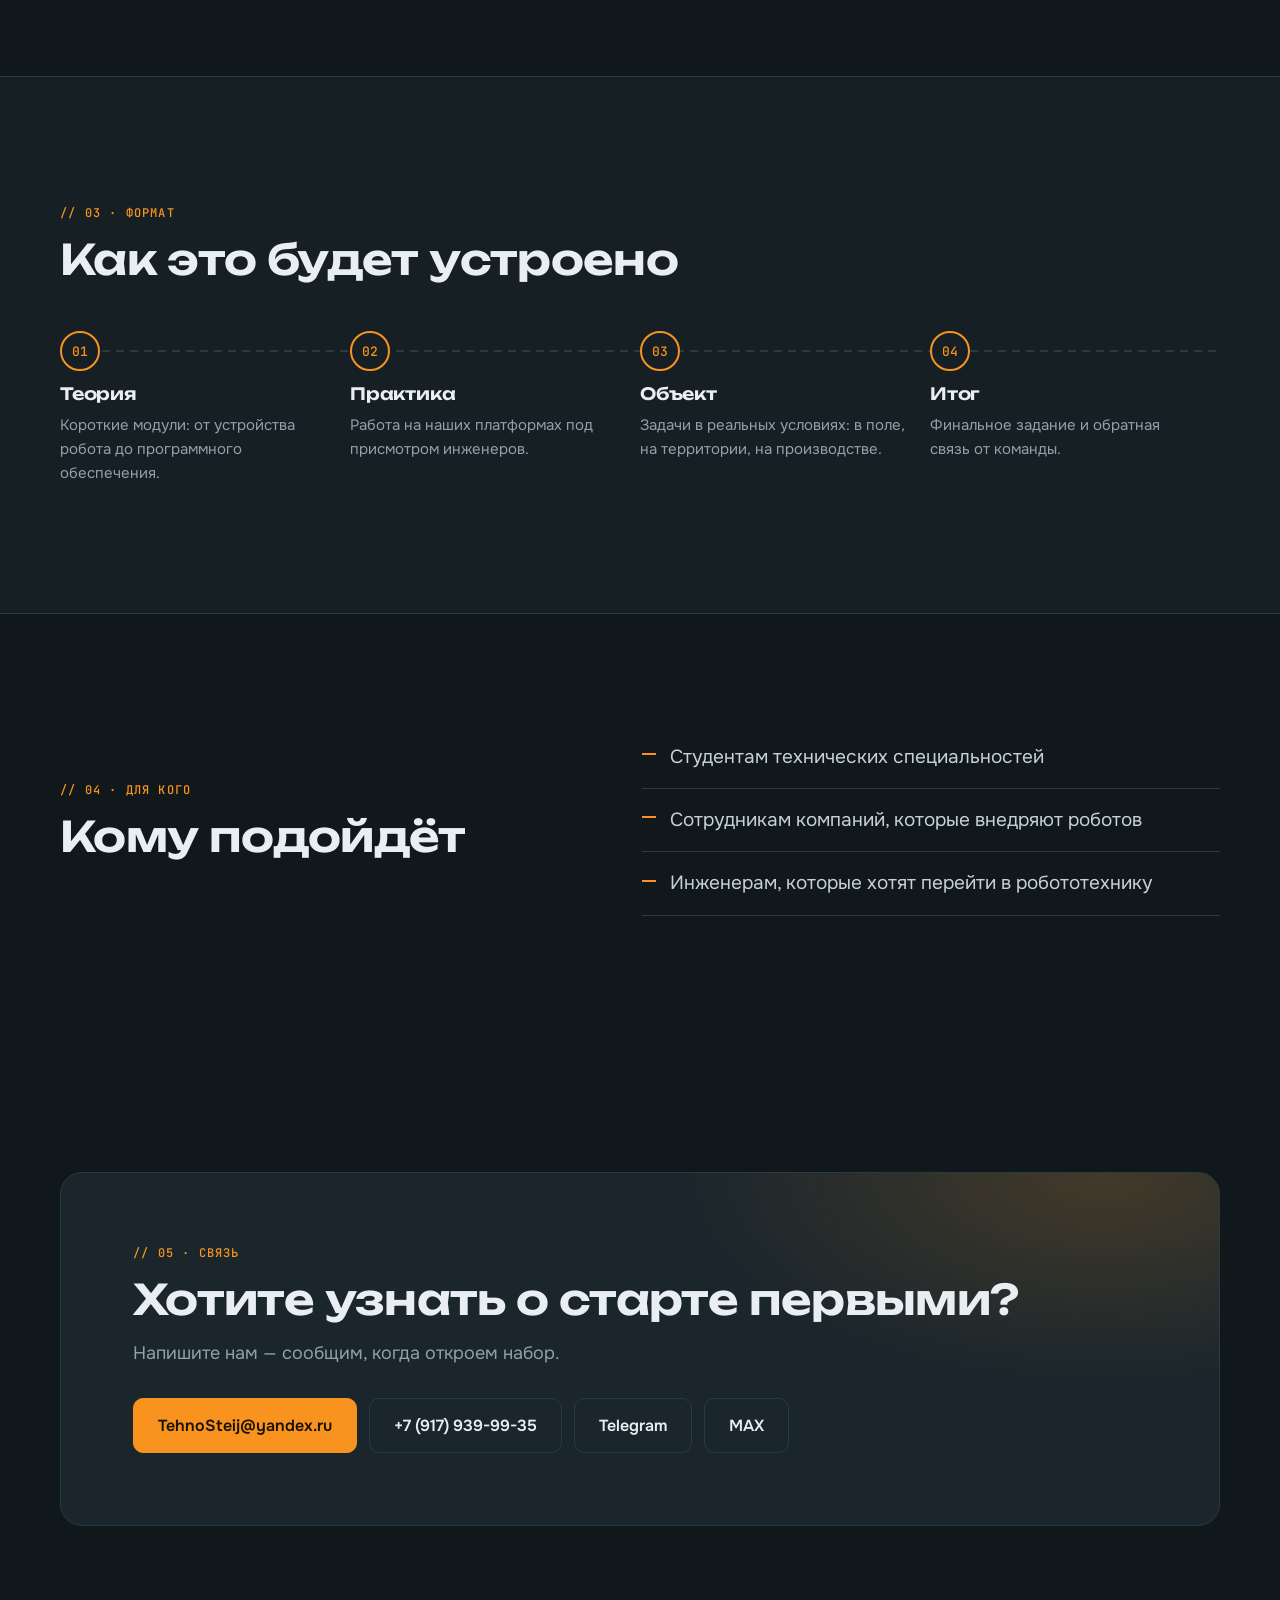
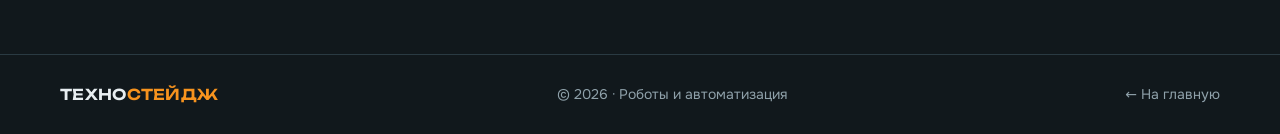
==== commit f0befa11: "Настоящие контакты и кнопка MAX Co-Authored-By: Claude Opus 5.5 <noreply@anthropic.com>" ====
--- a/training.html
+++ b/training.html
@@ -150,9 +150,10 @@
       <h2>Хотите узнать о старте первыми?</h2>
       <p class="sub">Напишите нам — сообщим, когда откроем набор.</p>
       <div class="cta">
-        <a class="btn" href="mailto:info@example.com?subject=%D0%9E%D0%B1%D1%83%D1%87%D0%B5%D0%BD%D0%B8%D0%B5">info@example.com</a>
-        <a class="btn btn-ghost" href="tel:+70000000000">+7 000 000-00-00</a>
-        <a class="btn btn-ghost" href="https://t.me/" target="_blank" rel="noopener">Telegram</a>
+        <a class="btn" href="mailto:TehnoSteij@yandex.ru?subject=%D0%9E%D0%B1%D1%83%D1%87%D0%B5%D0%BD%D0%B8%D0%B5">TehnoSteij@yandex.ru</a>
+        <a class="btn btn-ghost" href="tel:+79179399935">+7 (917) 939-99-35</a>
+        <a class="btn btn-ghost" href="https://t.me/dazgomannn" target="_blank" rel="noopener">Telegram</a>
+        <a class="btn btn-ghost" href="https://max.ru/u/f9LHodD0cOK9AcFDkUE-KU3LDIc1wrUDdabtQ2YDgoaz1Evf9GF58Kk3YJA" target="_blank" rel="noopener">MAX</a>
       </div>
     </div>
   </div>
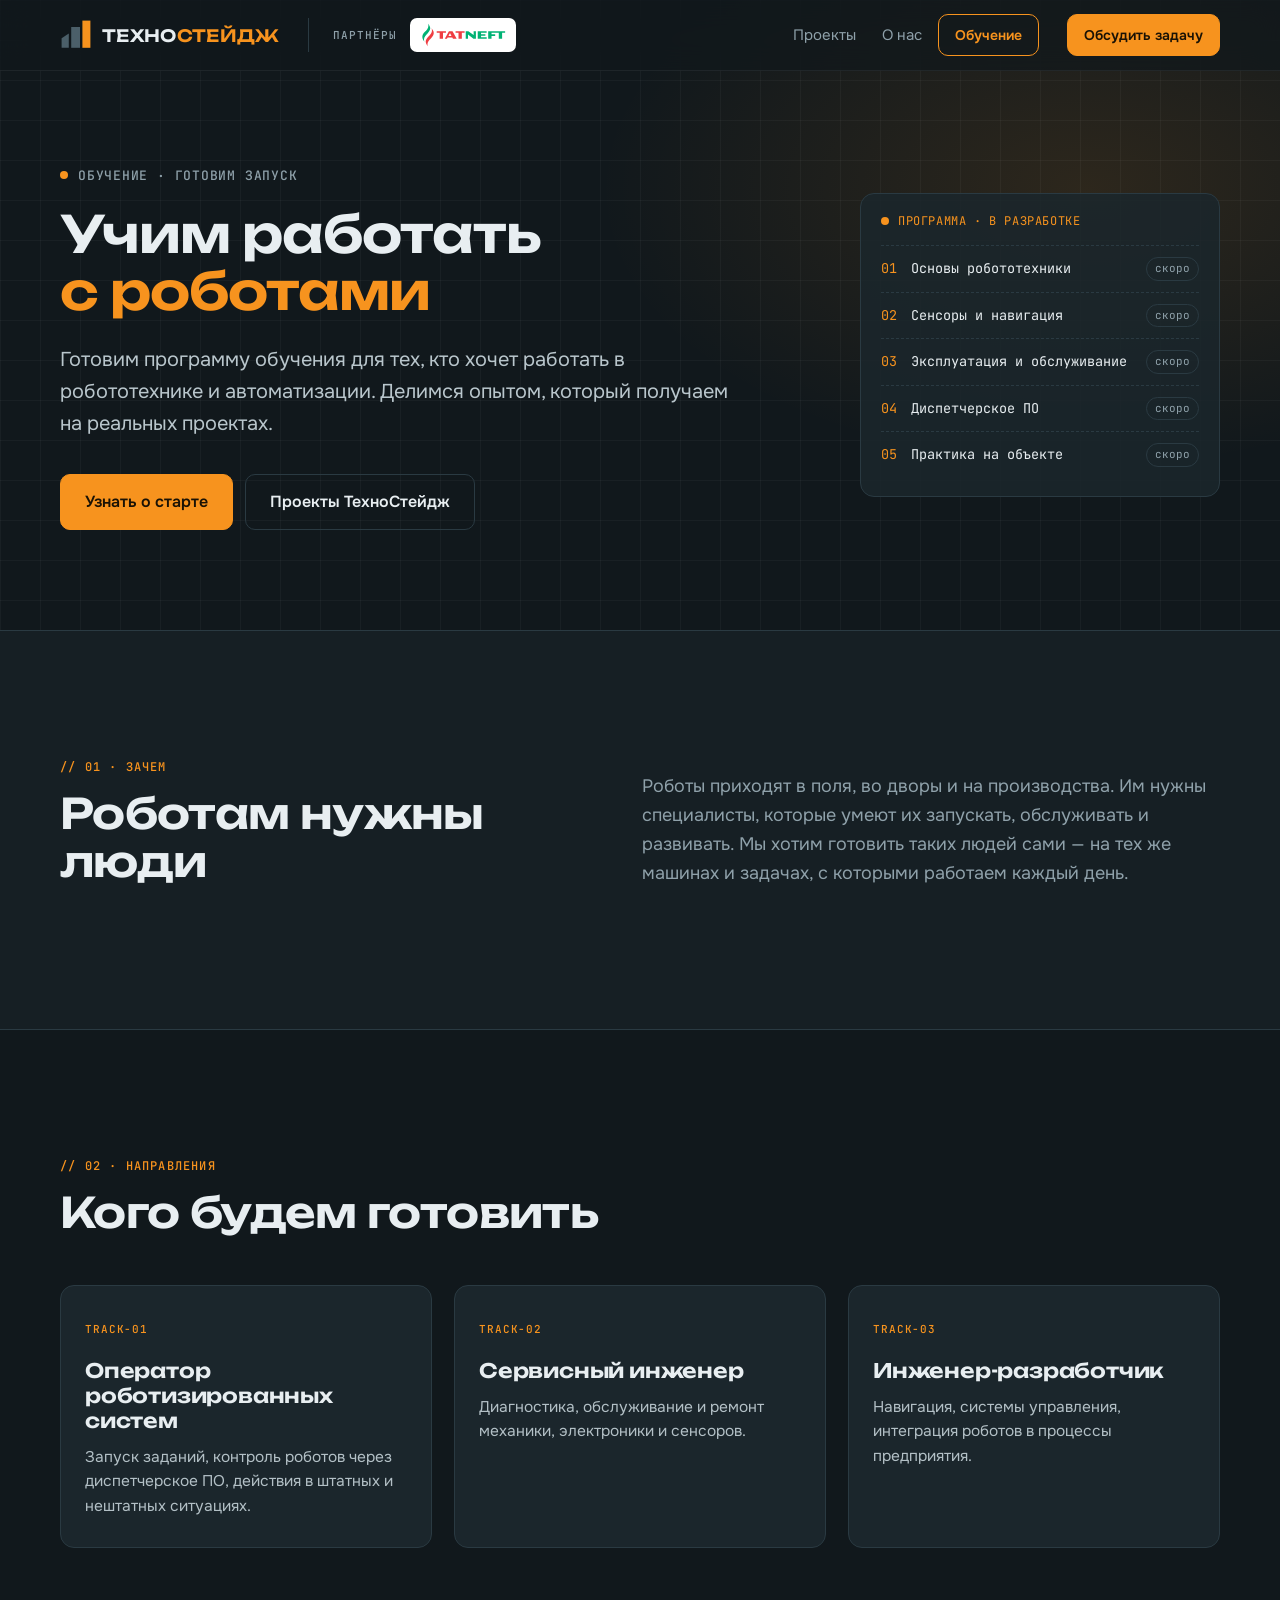
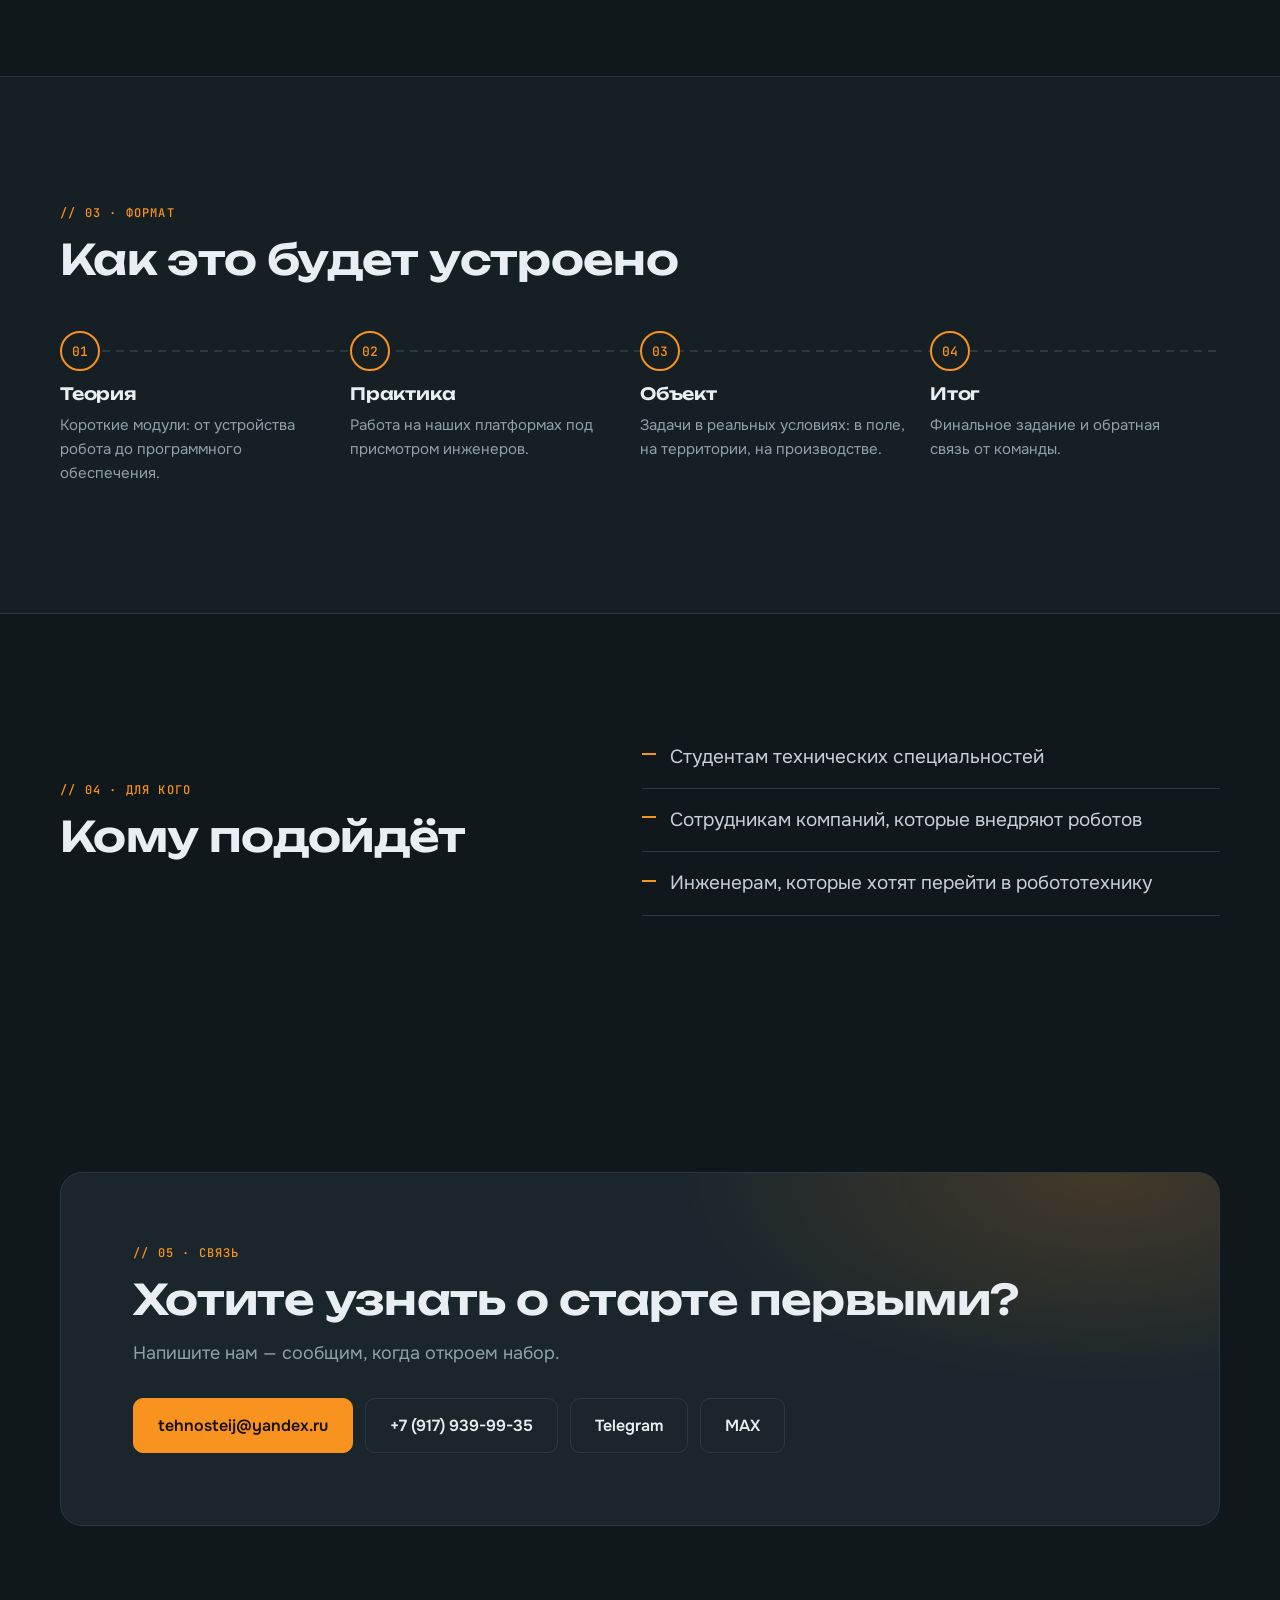
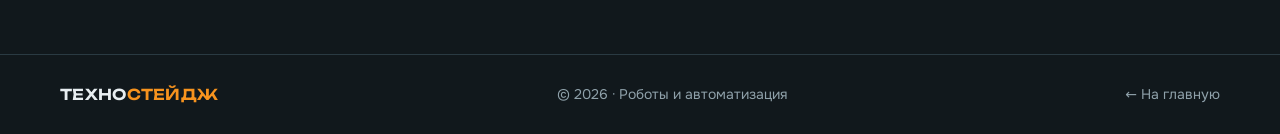
==== commit e234ace0: "Почта в нижнем регистре Co-Authored-By: Claude Opus 5.5 <noreply@anthropic.com>" ====
--- a/training.html
+++ b/training.html
@@ -150,7 +150,7 @@
       <h2>Хотите узнать о старте первыми?</h2>
       <p class="sub">Напишите нам — сообщим, когда откроем набор.</p>
       <div class="cta">
-        <a class="btn" href="mailto:TehnoSteij@yandex.ru?subject=%D0%9E%D0%B1%D1%83%D1%87%D0%B5%D0%BD%D0%B8%D0%B5">TehnoSteij@yandex.ru</a>
+        <a class="btn" href="mailto:tehnosteij@yandex.ru?subject=%D0%9E%D0%B1%D1%83%D1%87%D0%B5%D0%BD%D0%B8%D0%B5">tehnosteij@yandex.ru</a>
         <a class="btn btn-ghost" href="tel:+79179399935">+7 (917) 939-99-35</a>
         <a class="btn btn-ghost" href="https://t.me/dazgomannn" target="_blank" rel="noopener">Telegram</a>
         <a class="btn btn-ghost" href="https://max.ru/u/f9LHodD0cOK9AcFDkUE-KU3LDIc1wrUDdabtQ2YDgoaz1Evf9GF58Kk3YJA" target="_blank" rel="noopener">MAX</a>
